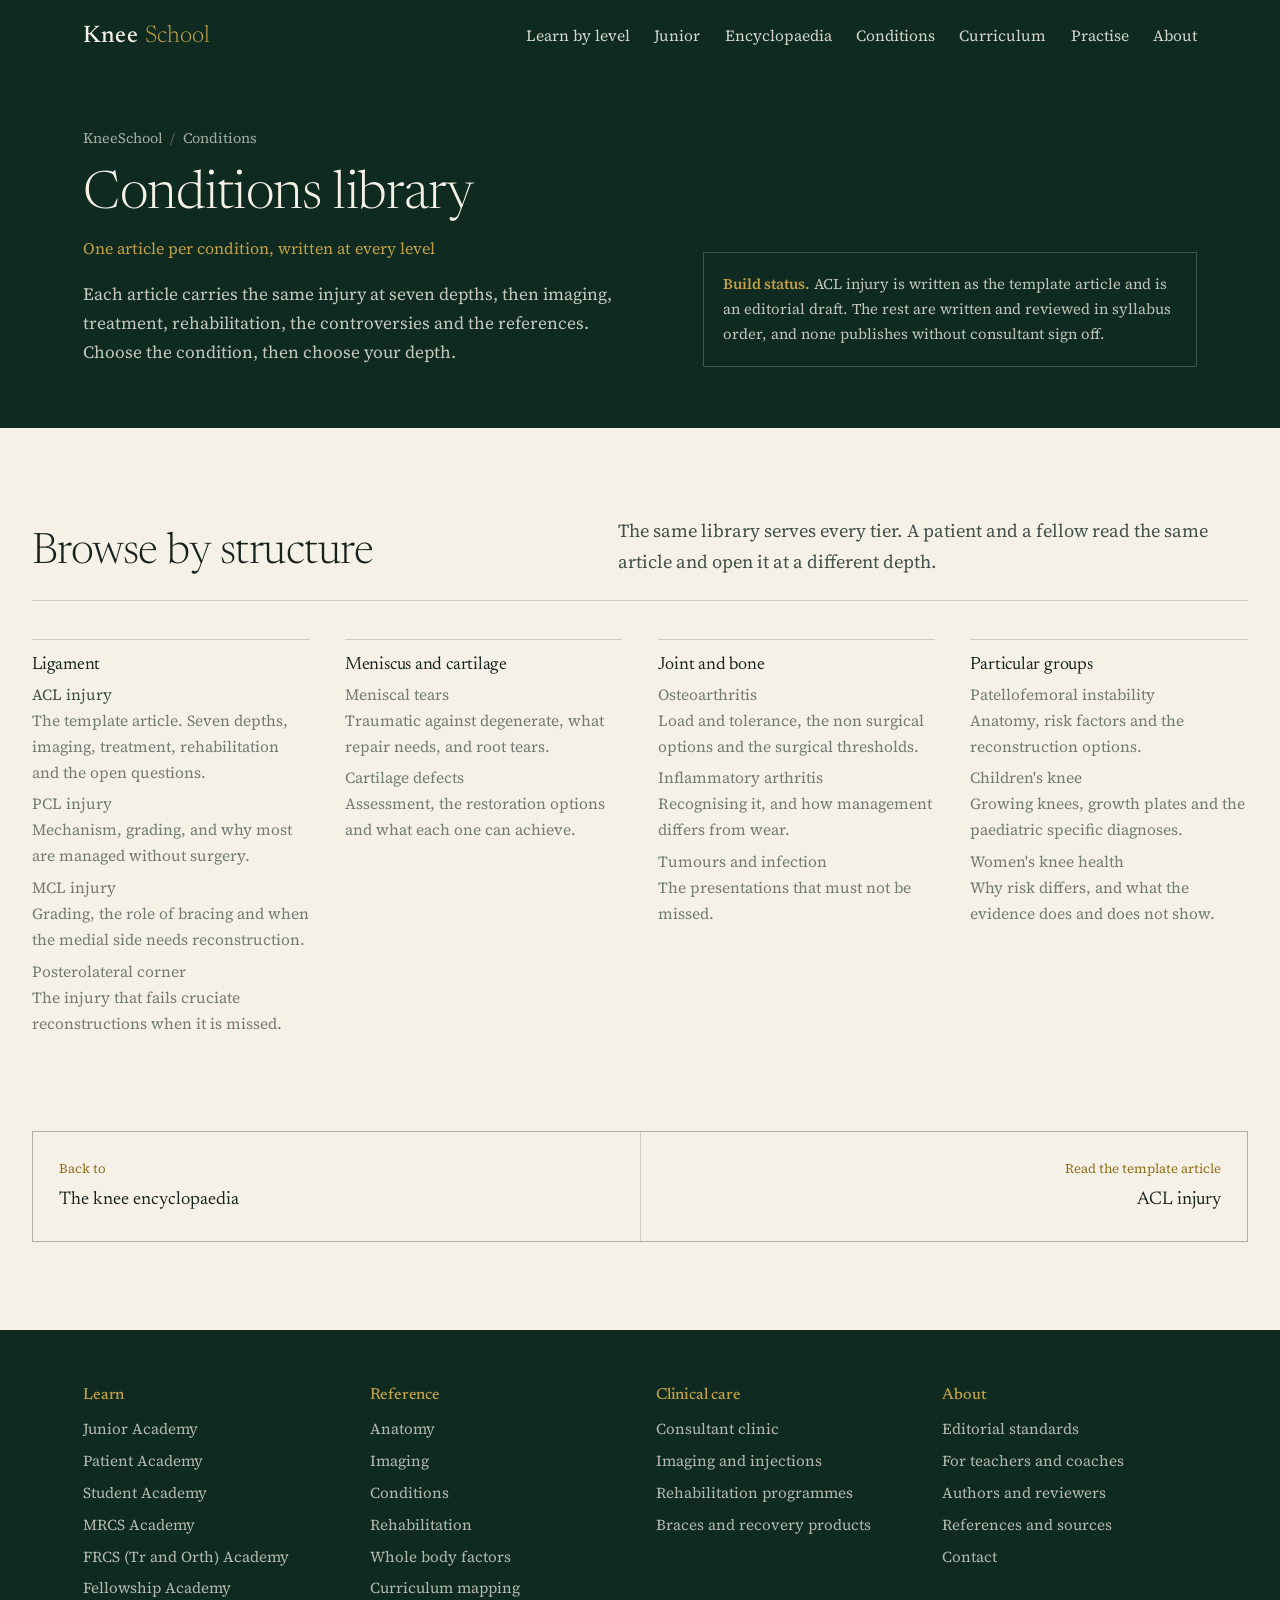
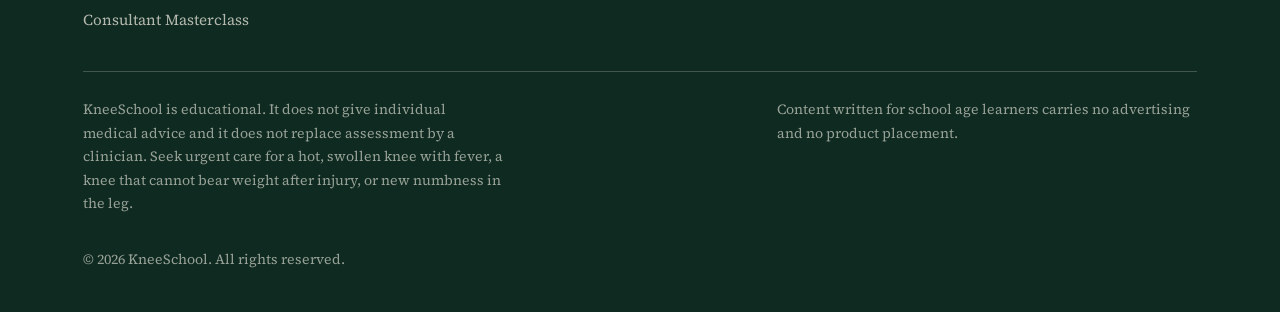
==== conditions/index.html @ 77c59d07 "Build the MVP: shared stylesheet, seven level pages, ACL article Task 1 to 3 of the handover, with t" ====
<!DOCTYPE html>
<html lang="en-GB">
<head>
<meta charset="utf-8">
<meta name="viewport" content="width=device-width, initial-scale=1, viewport-fit=cover">
<title>Conditions library | KneeSchool</title>
<meta name="description" content="Every knee condition explained at seven depths, from school age to consultant, with imaging, treatment and the open questions.">
<meta name="theme-color" content="#0E2A21">
<link rel="preconnect" href="https://fonts.googleapis.com">
<link rel="preconnect" href="https://fonts.gstatic.com" crossorigin>
<link href="https://fonts.googleapis.com/css2?family=Newsreader:ital,opsz,wght@0,6..72,300;0,6..72,400;0,6..72,500;1,6..72,300&family=Source+Serif+4:opsz,wght@8..60,300;8..60,400;8..60,600&display=swap" rel="stylesheet">
<link rel="stylesheet" href="../assets/styles.css">
</head>
<body>
<header class="site-head">
  <div class="wrap head-in">
    <a class="brand" href="../index.html"><b>Knee</b><span>School</span></a>
    <input class="nav-toggle" type="checkbox" id="navtoggle" aria-label="Show navigation">
    <label class="burger" for="navtoggle">Menu</label>
    <nav class="nav" aria-label="Main">
      <ul>
        <li><a href="../index.html#levels">Learn by level</a></li>
        <li><a href="../levels/junior.html">Junior</a></li>
        <li><a href="../index.html#encyclopaedia">Encyclopaedia</a></li>
        <li><a href="../conditions/index.html">Conditions</a></li>
        <li><a href="../index.html#curriculum">Curriculum</a></li>
        <li><a href="../index.html#tools">Practise</a></li>
        <li><a href="../index.html#about">About</a></li>
      </ul>
    </nav>
  </div>
</header>

<main id="top">

  <section class="page-hero">
    <div class="wrap">
      <p class="crumb"><a href="../index.html">KneeSchool</a><span>/</span>Conditions</p>
      <div class="hero-split">
        <div>
          <h1>Conditions library</h1>
          <p class="who">One article per condition, written at every level</p>
          <p class="lede">Each article carries the same injury at seven depths, then imaging, treatment, rehabilitation, the controversies and the references. Choose the condition, then choose your depth.</p>
        </div>
        <div>
          <div class="status">
            <b>Build status.</b> ACL injury is written as the template article and is an editorial draft. The rest are written and reviewed in syllabus order, and none publishes without consultant sign off.
          </div>
        </div>
      </div>
    </div>
  </section>

  <section class="band wrap">
    <div class="sec-head">
      <h2>Browse by structure</h2>
      <p class="lede">The same library serves every tier. A patient and a fellow read the same article and open it at a different depth.</p>
    </div>
    <div class="topics">
        <div class="topic">
          <h3>Ligament</h3>
          <ul>
            <li><a href="acl.html">ACL injury</a><br><span class="soon">The template article. Seven depths, imaging, treatment, rehabilitation and the open questions.</span></li>
            <li><span class="soon">PCL injury</span><br><span class="soon">Mechanism, grading, and why most are managed without surgery.</span></li>
            <li><span class="soon">MCL injury</span><br><span class="soon">Grading, the role of bracing and when the medial side needs reconstruction.</span></li>
            <li><span class="soon">Posterolateral corner</span><br><span class="soon">The injury that fails cruciate reconstructions when it is missed.</span></li>
          </ul>
        </div>
        <div class="topic">
          <h3>Meniscus and cartilage</h3>
          <ul>
            <li><span class="soon">Meniscal tears</span><br><span class="soon">Traumatic against degenerate, what repair needs, and root tears.</span></li>
            <li><span class="soon">Cartilage defects</span><br><span class="soon">Assessment, the restoration options and what each one can achieve.</span></li>
          </ul>
        </div>
        <div class="topic">
          <h3>Joint and bone</h3>
          <ul>
            <li><span class="soon">Osteoarthritis</span><br><span class="soon">Load and tolerance, the non surgical options and the surgical thresholds.</span></li>
            <li><span class="soon">Inflammatory arthritis</span><br><span class="soon">Recognising it, and how management differs from wear.</span></li>
            <li><span class="soon">Tumours and infection</span><br><span class="soon">The presentations that must not be missed.</span></li>
          </ul>
        </div>
        <div class="topic">
          <h3>Particular groups</h3>
          <ul>
            <li><span class="soon">Patellofemoral instability</span><br><span class="soon">Anatomy, risk factors and the reconstruction options.</span></li>
            <li><span class="soon">Children's knee</span><br><span class="soon">Growing knees, growth plates and the paediatric specific diagnoses.</span></li>
            <li><span class="soon">Women's knee health</span><br><span class="soon">Why risk differs, and what the evidence does and does not show.</span></li>
          </ul>
        </div>
    </div>
  </section>

  <section class="band wrap" style="padding-top:0">
    <div class="adjacent">
      <a href="../index.html#encyclopaedia"><span class="dir">Back to</span><span class="name">The knee encyclopaedia</span></a>
      <a class="next" href="acl.html"><span class="dir">Read the template article</span><span class="name">ACL injury</span></a>
    </div>
  </section>

</main>

<footer class="site-foot" id="about">
  <div class="wrap">
    <div class="foot-grid">
      <div>
        <h3>Learn</h3>
        <ul>
          <li><a href="../levels/junior.html">Junior Academy</a></li>
          <li><a href="../levels/patient.html">Patient Academy</a></li>
          <li><a href="../levels/student.html">Student Academy</a></li>
          <li><a href="../levels/mrcs.html">MRCS Academy</a></li>
          <li><a href="../levels/frcs.html">FRCS (Tr and Orth) Academy</a></li>
          <li><a href="../levels/fellowship.html">Fellowship Academy</a></li>
          <li><a href="../levels/consultant.html">Consultant Masterclass</a></li>
        </ul>
      </div>
      <div>
        <h3>Reference</h3>
        <ul>
          <li><a href="../index.html#encyclopaedia">Anatomy</a></li>
          <li><a href="../index.html#encyclopaedia">Imaging</a></li>
          <li><a href="../conditions/index.html">Conditions</a></li>
          <li><a href="../index.html#encyclopaedia">Rehabilitation</a></li>
          <li><a href="../index.html#whole">Whole body factors</a></li>
          <li><a href="../index.html#curriculum">Curriculum mapping</a></li>
        </ul>
      </div>
      <div>
        <h3>Clinical care</h3>
        <ul>
          <li><a href="https://www.chinmaygupte.com/">Consultant clinic</a></li>
          <li><a href="#">Imaging and injections</a></li>
          <li><a href="#">Rehabilitation programmes</a></li>
          <li><a href="#">Braces and recovery products</a></li>
        </ul>
      </div>
      <div>
        <h3>About</h3>
        <ul>
          <li><a href="../index.html#standards">Editorial standards</a></li>
          <li><a href="../levels/junior.html">For teachers and coaches</a></li>
          <li><a href="#">Authors and reviewers</a></li>
          <li><a href="#">References and sources</a></li>
          <li><a href="#">Contact</a></li>
        </ul>
      </div>
    </div>
    <div class="legal">
      <p>KneeSchool is educational. It does not give individual medical advice and it does not replace assessment by a clinician. Seek urgent care for a hot, swollen knee with fever, a knee that cannot bear weight after injury, or new numbness in the leg.</p>
      <p>Content written for school age learners carries no advertising and no product placement.</p>
      <p>&copy; 2026 KneeSchool. All rights reserved.</p>
    </div>
  </div>
</footer>

</body>
</html>
---- assets/styles.css ----
/* ---------- tokens ---------- */
:root{
  --green-900:#0E2A21;
  --green-800:#123428;
  --green-700:#174336;
  --green-500:#2E6B56;
  --ivory:#F5F1E6;
  --ivory-2:#EAE3D2;
  --ink:#16221D;
  --ink-soft:#41504A;
  --gold:#C3A046;
  --gold-dark:#8F701F;
  --rule:rgba(22,34,29,.18);
  --rule-dark:rgba(245,241,230,.22);
  --display:"Newsreader","Iowan Old Style","Palatino Linotype",Palatino,Georgia,"Times New Roman",serif;
  --body:"Source Serif 4","Iowan Old Style",Georgia,"Times New Roman",serif;
  --measure:66ch;
  --pad:clamp(1.15rem,4vw,3.25rem);
}

*,*::before,*::after{box-sizing:border-box}
html{-webkit-text-size-adjust:100%;text-size-adjust:100%;scroll-behavior:smooth}
@media (prefers-reduced-motion:reduce){html{scroll-behavior:auto}*{transition:none!important;animation:none!important}}
body{
  margin:0;
  background:var(--ivory);
  color:var(--ink);
  font-family:var(--body);
  font-size:clamp(1.02rem,.96rem + .35vw,1.15rem);
  line-height:1.68;
  font-weight:400;
  -webkit-font-smoothing:antialiased;
  text-rendering:optimizeLegibility;
}
img{max-width:100%;display:block}
a{color:inherit}
h1,h2,h3,h4{font-family:var(--display);font-weight:400;line-height:1.14;letter-spacing:-.012em;margin:0}
p{margin:0 0 1rem}
p:last-child{margin-bottom:0}
:focus-visible{outline:2px solid var(--gold);outline-offset:3px;border-radius:2px}

section[id],footer[id],div[id]{scroll-margin-top:1.5rem}
h1,h2,h3,p,li,a{overflow-wrap:break-word}
.wrap{max-width:76rem;margin:0 auto;padding-left:var(--pad);padding-right:var(--pad)}
.band{padding:clamp(3rem,7vw,5.5rem) 0}
.dark{background:var(--green-900);color:var(--ivory)}
.dark h2,.dark h3{color:var(--ivory)}
.lede{max-width:var(--measure);color:var(--ink-soft)}
.dark .lede{color:rgba(245,241,230,.78)}

/* ---------- header ---------- */
.site-head{background:var(--green-900);color:var(--ivory);position:relative;z-index:20}
.head-in{display:flex;align-items:center;gap:1.5rem;min-height:4.5rem;flex-wrap:wrap}
.brand{font-family:var(--display);font-size:1.5rem;letter-spacing:.005em;text-decoration:none;margin-right:auto;display:flex;align-items:baseline;gap:.45rem}
.brand b{font-weight:500}
.brand span{color:var(--gold);font-weight:300}
.nav ul{display:flex;gap:clamp(.9rem,1.9vw,1.7rem);list-style:none;margin:0;padding:0}
.nav a{text-decoration:none;font-size:.97rem;color:rgba(245,241,230,.86);padding:.4rem 0;border-bottom:1px solid transparent}
.nav a:hover{color:var(--ivory);border-bottom-color:var(--gold)}
.nav-toggle{position:absolute;opacity:0;width:1px;height:1px}
.burger{display:none;font-family:var(--body);font-size:.95rem;color:var(--ivory);border:1px solid var(--rule-dark);padding:.4rem .8rem;cursor:pointer;background:none}
@media (max-width:860px){
  .burger{display:inline-block;margin-left:auto}
  .brand{margin-right:0}
  .nav{flex-basis:100%;display:none;padding-bottom:1rem}
  .nav ul{flex-direction:column;gap:0}
  .nav li{border-top:1px solid var(--rule-dark)}
  .nav a{display:block;padding:.75rem 0;font-size:1.05rem}
  .nav-toggle:checked ~ .nav{display:block}
  .nav-toggle:focus-visible ~ .burger{outline:2px solid var(--gold);outline-offset:3px}
}

/* ---------- hero ---------- */
.hero{background:var(--green-900);color:var(--ivory);padding:clamp(2.75rem,6vw,5rem) 0 clamp(3rem,6vw,5.5rem)}
.hero-grid{display:grid;grid-template-columns:minmax(0,1.05fr) minmax(0,1fr);gap:clamp(2rem,4.5vw,4rem);align-items:start}
@media (max-width:900px){.hero-grid{grid-template-columns:1fr}}
.hero h1{font-size:clamp(2.5rem,6.2vw,4.3rem);font-weight:300;line-height:1.05}
.hero h1 em{font-style:italic;font-weight:300}
.hero p{max-width:34ch;color:rgba(245,241,230,.8);margin-top:1.4rem;font-size:1.1rem}
.actions{display:flex;flex-wrap:wrap;gap:.85rem;margin-top:2rem}
.btn{display:inline-block;text-decoration:none;font-family:var(--body);font-size:1rem;padding:.78rem 1.5rem;border:1px solid var(--gold);color:var(--green-900);background:var(--gold)}
.btn:hover{background:#D2B360;border-color:#D2B360}
.btn.ghost{background:transparent;color:var(--ivory)}
.btn.ghost:hover{background:rgba(195,160,70,.14)}

/* ---------- depth dial ---------- */
.dial{border:1px solid var(--rule-dark);padding:clamp(1.2rem,2.6vw,1.9rem);background:var(--green-800);position:relative}
.dial-head{display:flex;justify-content:space-between;align-items:baseline;gap:1rem;border-bottom:1px solid var(--rule-dark);padding-bottom:.8rem;margin-bottom:1.1rem}
.dial-head h2{font-size:1.4rem}
.dial-head small{font-size:.85rem;color:var(--gold);font-family:var(--body)}
.dial input{position:absolute;opacity:0;width:1px;height:1px;pointer-events:none}
.dial-tabs{display:grid;grid-template-columns:repeat(7,1fr);gap:.25rem;margin-bottom:1.2rem}
.dial-tabs label{
  display:block;text-align:center;cursor:pointer;font-size:clamp(.72rem,1.05vw,.82rem);line-height:1.2;
  padding:.55rem .15rem;border-top:2px solid rgba(245,241,230,.25);color:rgba(245,241,230,.62);
}
.dial-tabs label:hover{color:var(--ivory)}
.dial-panel{display:none}
.dial-panel h3{font-size:1.15rem;color:var(--gold);margin-bottom:.5rem;font-weight:500}
.dial-panel p{color:rgba(245,241,230,.88);font-size:1.02rem;margin:0;max-width:62ch}
/* .hero p caps the hero sub copy at 34ch. The dial sits inside .hero, so the cap
   would otherwise inherit into the panels and leave them half filled once the
   hero stacks to one column. */
#d0:checked ~ .dial-tabs label[for=d0],
#d1:checked ~ .dial-tabs label[for=d1],
#d2:checked ~ .dial-tabs label[for=d2],
#d3:checked ~ .dial-tabs label[for=d3],
#d4:checked ~ .dial-tabs label[for=d4],
#d5:checked ~ .dial-tabs label[for=d5],
#d6:checked ~ .dial-tabs label[for=d6]{color:var(--ivory);border-top-color:var(--gold)}
#d0:checked ~ .dial-body .p0,
#d1:checked ~ .dial-body .p1,
#d2:checked ~ .dial-body .p2,
#d3:checked ~ .dial-body .p3,
#d4:checked ~ .dial-body .p4,
#d5:checked ~ .dial-body .p5,
#d6:checked ~ .dial-body .p6{display:block}
#d0:focus-visible ~ .dial-tabs label[for=d0],
#d1:focus-visible ~ .dial-tabs label[for=d1],
#d2:focus-visible ~ .dial-tabs label[for=d2],
#d3:focus-visible ~ .dial-tabs label[for=d3],
#d4:focus-visible ~ .dial-tabs label[for=d4],
#d5:focus-visible ~ .dial-tabs label[for=d5],
#d6:focus-visible ~ .dial-tabs label[for=d6]{outline:2px solid var(--gold);outline-offset:2px}
.dial-body{min-height:12.5rem}
@media (max-width:560px){
  .dial-tabs{grid-template-columns:repeat(4,1fr);gap:.35rem}
  .dial-body{min-height:15.5rem}
}

/* ---------- section heading ---------- */
.sec-head{display:grid;grid-template-columns:minmax(0,1fr) minmax(0,1.15fr);gap:clamp(1rem,3vw,3rem);align-items:end;border-bottom:1px solid var(--rule);padding-bottom:1.4rem;margin-bottom:2.4rem}
.dark .sec-head{border-bottom-color:var(--rule-dark)}
.sec-head h2{font-size:clamp(1.85rem,3.6vw,2.7rem);font-weight:300}
@media (max-width:760px){.sec-head{grid-template-columns:1fr;align-items:start;gap:1rem}}

/* ---------- spiral steps ---------- */
.steps{display:grid;grid-template-columns:repeat(3,1fr);gap:clamp(1.4rem,3vw,2.6rem);counter-reset:s}
@media (max-width:760px){.steps{grid-template-columns:1fr}}
.step{border-top:1px solid var(--rule);padding-top:1rem}
.step h3{font-size:1.25rem;margin-bottom:.5rem}
.step h3::before{counter-increment:s;content:counter(s) ". ";color:var(--gold-dark)}
.step p{color:var(--ink-soft);font-size:1rem}

/* ---------- levels ladder ---------- */
.level{display:grid;grid-template-columns:12rem minmax(0,1fr) 9rem;gap:clamp(1rem,3vw,2.5rem);align-items:start;padding:1.6rem 0;border-top:1px solid var(--rule)}
.level:last-child{border-bottom:1px solid var(--rule)}
.level h3{font-size:1.3rem}
.level .who{color:var(--gold-dark);font-size:.92rem;margin-top:.3rem}
.level p{color:var(--ink-soft);font-size:1rem;margin:0}
.level a{font-size:.95rem;text-decoration:none;border-bottom:1px solid var(--gold);padding-bottom:2px;white-space:nowrap}
.level a:hover{color:var(--gold-dark)}
.depth{display:flex;gap:3px;margin-top:.85rem}
.depth i{display:block;height:6px;flex:1;background:var(--ivory-2)}
.depth i.on{background:var(--green-500)}
@media (max-width:820px){
  .level{grid-template-columns:1fr;gap:.7rem}
  .level .go{margin-top:.4rem}
}

.dark .level{border-top-color:var(--rule-dark)}
.dark .level:last-child{border-bottom-color:var(--rule-dark)}
.dark .level p{color:rgba(245,241,230,.76)}
.dark .level .who{color:var(--gold)}
.dark .level a{color:var(--ivory)}
.dark .level a:hover{color:var(--gold)}
.dark .depth i{background:rgba(245,241,230,.16)}
.dark .depth i.on{background:var(--gold)}

/* ---------- encyclopaedia columns ---------- */
#encyclopaedia{background:var(--green-800)}
.col-list{columns:4 12rem;column-gap:clamp(1.4rem,3vw,2.5rem);list-style:none;margin:0;padding:0}
.col-list li{margin:0 0 .45rem;break-inside:avoid}
.col-list a{text-decoration:none;color:rgba(245,241,230,.82);font-size:1rem}
.col-list a:hover{color:var(--ivory);text-decoration:underline;text-underline-offset:3px}
.sub-head{font-size:1.05rem;color:var(--gold);font-weight:500;padding-bottom:.6rem;border-bottom:1px solid var(--rule-dark);margin:0 0 .9rem}
.cols{display:grid;grid-template-columns:repeat(auto-fit,minmax(13.5rem,1fr));gap:clamp(1.4rem,3vw,2.5rem)}
.col h3{font-size:1.05rem;color:var(--gold);padding-bottom:.6rem;border-bottom:1px solid var(--rule-dark);margin-bottom:.7rem;font-weight:500}
.col ul{list-style:none;margin:0;padding:0}
.col li{margin:0 0 .45rem}
.col a{text-decoration:none;color:rgba(245,241,230,.82);font-size:1rem}
.col a:hover{color:var(--ivory);text-decoration:underline;text-underline-offset:3px}

/* ---------- holistic ---------- */
.holistic{display:grid;grid-template-columns:minmax(0,1fr) minmax(0,1.25fr);gap:clamp(1.6rem,4vw,3.5rem);align-items:start}
@media (max-width:820px){.holistic{grid-template-columns:1fr}}
.factors{list-style:none;margin:0;padding:0;display:grid;grid-template-columns:repeat(2,1fr);gap:1.3rem}
@media (max-width:620px){.factors{grid-template-columns:1fr}}
.factors h3{font-size:1.05rem;margin-bottom:.3rem}
.factors p{font-size:.98rem;color:var(--ink-soft);margin:0}
.factors li{border-left:2px solid var(--gold);padding-left:.9rem}

/* ---------- tools ---------- */
.tools{display:grid;grid-template-columns:repeat(auto-fit,minmax(15rem,1fr));gap:1px;background:var(--rule);border:1px solid var(--rule)}
.tool{background:var(--ivory);padding:clamp(1.2rem,2.6vw,1.8rem)}
.tool h3{font-size:1.2rem;margin-bottom:.45rem}
.tool p{font-size:.98rem;color:var(--ink-soft);margin-bottom:.8rem}
.tool a{font-size:.95rem;text-decoration:none;border-bottom:1px solid var(--gold);padding-bottom:2px}

/* ---------- chapter grid ---------- */
.chapters{display:grid;grid-template-columns:repeat(auto-fit,minmax(15.5rem,1fr));gap:clamp(1.3rem,3vw,2.2rem)}
.chapter{border-top:1px solid var(--rule);padding-top:.9rem}
.chapter .num{display:block;font-size:.84rem;color:var(--gold-dark);margin-bottom:.2rem}
.chapter h3{font-size:1.14rem;margin-bottom:.4rem}
.chapter p{font-size:.98rem;color:var(--ink-soft);margin:0}
.dark .chapter{border-top-color:var(--rule-dark)}
.dark .chapter .num{color:var(--gold)}
.dark .chapter p{color:rgba(245,241,230,.78)}

/* ---------- rules panel ---------- */
.rules{border-left:2px solid var(--gold);padding-left:1.1rem;max-width:var(--measure)}
.rules ul{list-style:none;margin:0;padding:0}
.rules li{margin:0 0 .85rem;font-size:.98rem;color:var(--ink-soft)}
.rules li:last-child{margin-bottom:0}
.rules b{font-family:var(--body);font-weight:600;color:var(--ink)}
.dark .rules li{color:rgba(245,241,230,.78)}
.dark .rules b{color:var(--ivory)}

/* ---------- note panel ---------- */
.note{border:1px solid var(--rule);padding:clamp(1rem,2.4vw,1.4rem);max-width:var(--measure);font-size:.97rem;color:var(--ink-soft)}
.note p{margin-bottom:.7rem}
.dark .note{border-color:var(--rule-dark);color:rgba(245,241,230,.78)}

/* ---------- mapping tables ---------- */
.table-scroll{overflow-x:auto}
.map-title{font-size:1.2rem;font-weight:400;margin:0 0 .9rem}
.map{width:100%;border-collapse:collapse;font-size:.97rem;min-width:44rem}
.map th{text-align:left;font-family:var(--body);font-weight:600;font-size:.86rem;color:var(--gold-dark);
  border-bottom:1px solid var(--rule);padding:0 1.2rem .55rem 0;vertical-align:bottom}
.map td{padding:.8rem 1.2rem .8rem 0;border-bottom:1px solid var(--rule);color:var(--ink-soft);vertical-align:top}
.map td:first-child{color:var(--ink);width:22%}
.map tr:last-child td{border-bottom:0}
.dark .map th{color:var(--gold);border-bottom-color:var(--rule-dark)}
.dark .map td{color:rgba(245,241,230,.76);border-bottom-color:var(--rule-dark)}
.dark .map td:first-child{color:var(--ivory)}
.vh{position:absolute;width:1px;height:1px;padding:0;margin:-1px;overflow:hidden;clip-path:inset(50%);white-space:nowrap;border:0}
@media (max-width:760px){
  .map{min-width:0}
  .map thead{position:absolute;width:1px;height:1px;overflow:hidden;clip-path:inset(50%);white-space:nowrap}
  .map tr{display:block;border-bottom:1px solid var(--rule);padding:1.1rem 0}
  .map tr:last-child{border-bottom:0}
  .map td{display:block;width:auto;border:0;padding:0 0 .6rem}
  .map td:first-child{width:auto}
  .map td:last-child{padding-bottom:0}
  .map td::before{content:attr(data-label);display:block;font-size:.8rem;color:var(--gold-dark)}
  .dark .map tr{border-bottom-color:var(--rule-dark)}
  .dark .map td::before{color:var(--gold)}
}

/* ---------- four step pipeline ---------- */
.steps.four{grid-template-columns:repeat(4,1fr)}
@media (max-width:900px){.steps.four{grid-template-columns:repeat(2,1fr)}}
@media (max-width:620px){.steps.four{grid-template-columns:1fr}}
.dark .step{border-top-color:var(--rule-dark)}
.dark .step p{color:rgba(245,241,230,.78)}
.dark .step h3::before{color:var(--gold)}
#standards{background:var(--green-800)}
.split{display:grid;grid-template-columns:minmax(0,1fr) minmax(0,1fr);gap:clamp(1.6rem,4vw,3.5rem);align-items:start}
@media (max-width:820px){.split{grid-template-columns:1fr}}
.stack{margin-top:clamp(2.4rem,5vw,3.4rem)}

/* ---------- CTA ---------- */
.cta{background:var(--green-700);color:var(--ivory);padding:clamp(2.5rem,5vw,4rem) 0}
.cta-in{display:grid;grid-template-columns:minmax(0,1.2fr) minmax(0,1fr);gap:clamp(1.5rem,4vw,3rem);align-items:center}
@media (max-width:760px){.cta-in{grid-template-columns:1fr}}
.cta h2{font-size:clamp(1.7rem,3.4vw,2.4rem);font-weight:300}
.cta p{color:rgba(245,241,230,.82);margin-top:.8rem;max-width:48ch}

/* ---------- footer ---------- */
.site-foot{background:var(--green-900);color:rgba(245,241,230,.72);padding:clamp(2.5rem,5vw,3.5rem) 0 2.5rem;font-size:.95rem}
.foot-grid{display:grid;grid-template-columns:repeat(auto-fit,minmax(12rem,1fr));gap:2rem;padding-bottom:2rem;border-bottom:1px solid var(--rule-dark)}
.foot-grid h3{font-size:1rem;color:var(--gold);margin-bottom:.7rem;font-weight:500}
.foot-grid ul{list-style:none;margin:0;padding:0}
.foot-grid li{margin-bottom:.4rem}
.foot-grid a{text-decoration:none}
.foot-grid a:hover{color:var(--ivory);text-decoration:underline;text-underline-offset:3px}
.legal{padding-top:1.6rem;display:flex;flex-wrap:wrap;gap:1rem 2rem;justify-content:space-between;font-size:.88rem;color:rgba(245,241,230,.6)}
.legal p{max-width:60ch}

/* ================================================================
   page types added for the multi page build
   ================================================================ */

/* ---------- breadcrumb ---------- */
.crumb{font-size:.9rem;color:rgba(245,241,230,.66);margin:0 0 1.1rem}
.crumb a{text-decoration:none;border-bottom:1px solid transparent}
.crumb a:hover{color:var(--ivory);border-bottom-color:var(--gold)}
.crumb span{padding:0 .45rem;opacity:.5}

/* ---------- page hero ---------- */
.page-hero{background:var(--green-900);color:var(--ivory);padding:clamp(2rem,5vw,3.4rem) 0 clamp(2.4rem,5vw,3.8rem)}
.page-hero h1{font-size:clamp(2.1rem,4.6vw,3.3rem);font-weight:300;line-height:1.06}
.page-hero .who{color:var(--gold);font-size:1rem;margin:.7rem 0 0}
.page-hero .lede{color:rgba(245,241,230,.8);margin-top:1.1rem;font-size:1.08rem}
.page-hero .depth{max-width:26rem;margin-top:1.5rem}
.page-hero .depth i{background:rgba(245,241,230,.16)}
.page-hero .depth i.on{background:var(--gold)}
.hero-split{display:grid;grid-template-columns:minmax(0,1.15fr) minmax(0,1fr);gap:clamp(1.6rem,4vw,3.5rem);align-items:end}
@media (max-width:820px){.hero-split{grid-template-columns:1fr;align-items:start;gap:1.6rem}}
.rung{font-size:.85rem;color:rgba(245,241,230,.6);margin:.6rem 0 0}

/* ---------- what you will cover ---------- */
.cover{list-style:none;margin:0;padding:0;columns:2 15rem;column-gap:clamp(1.4rem,3vw,2.5rem)}
.cover li{margin:0 0 .6rem;padding-left:1.1rem;position:relative;break-inside:avoid;color:var(--ink-soft);font-size:1rem}
.cover li::before{content:"";position:absolute;left:0;top:.62em;width:.45rem;height:1px;background:var(--gold-dark)}
.dark .cover li{color:rgba(245,241,230,.78)}
.dark .cover li::before{background:var(--gold)}

/* ---------- start here card ---------- */
.start{display:grid;grid-template-columns:minmax(0,1fr) minmax(0,1fr);gap:1px;background:var(--rule);border:1px solid var(--rule)}
@media (max-width:760px){.start{grid-template-columns:1fr}}
.start > div{background:var(--ivory);padding:clamp(1.2rem,2.8vw,1.9rem)}
.start h3{font-size:1.2rem;margin-bottom:.45rem}
.start .kicker{font-size:.82rem;color:var(--gold-dark);margin:0 0 .5rem}
.start p{font-size:.99rem;color:var(--ink-soft);margin-bottom:.9rem}
.start a{font-size:.95rem;text-decoration:none;border-bottom:1px solid var(--gold);padding-bottom:2px}
.start a:hover{color:var(--gold-dark)}

/* ---------- topic grid ---------- */
.topics{display:grid;grid-template-columns:repeat(auto-fit,minmax(15rem,1fr));gap:clamp(1.3rem,3vw,2.2rem)}
.topic{border-top:1px solid var(--rule);padding-top:.9rem}
.topic .num{display:block;font-size:.84rem;color:var(--gold-dark);margin-bottom:.2rem}
.topic h3{font-size:1.12rem;margin-bottom:.4rem}
.topic ul{list-style:none;margin:0;padding:0}
.topic li{margin:0 0 .35rem;font-size:.97rem}
.topic a{text-decoration:none;color:var(--ink-soft);border-bottom:1px solid transparent}
.topic a:hover{color:var(--ink);border-bottom-color:var(--gold)}
.topic .soon{color:var(--ink-soft);opacity:.72}
.dark .topic{border-top-color:var(--rule-dark)}
.dark .topic .num{color:var(--gold)}
.dark .topic a{color:rgba(245,241,230,.78)}
.dark .topic a:hover{color:var(--ivory)}
.dark .topic .soon{color:rgba(245,241,230,.6)}

/* ---------- adjacent levels ---------- */
.adjacent{display:grid;grid-template-columns:1fr 1fr;gap:1px;background:var(--rule);border:1px solid var(--rule)}
@media (max-width:620px){.adjacent{grid-template-columns:1fr}}
.adjacent a,.adjacent div{background:var(--ivory);padding:clamp(1.1rem,2.6vw,1.6rem);text-decoration:none;display:block}
.adjacent a:hover{background:#EFEADC}
.adjacent .dir{display:block;font-size:.82rem;color:var(--gold-dark);margin-bottom:.35rem}
.adjacent .name{font-family:var(--display);font-size:1.15rem;display:block}
.adjacent .none{color:var(--ink-soft);opacity:.6}
.adjacent .next{text-align:right}

/* ---------- article ---------- */
.prose{max-width:var(--measure)}
.prose h3{font-size:1.3rem;margin:0 0 .7rem}
.prose h4{font-size:1.05rem;margin:1.6rem 0 .4rem;color:var(--gold-dark);font-weight:500}
.prose p{color:var(--ink-soft)}
.prose ul{margin:0 0 1rem;padding-left:1.15rem}
.prose li{margin-bottom:.45rem;color:var(--ink-soft)}
.dark .prose p,.dark .prose li{color:rgba(245,241,230,.8)}
.dark .prose h4{color:var(--gold)}
.two-col{display:grid;grid-template-columns:repeat(auto-fit,minmax(18rem,1fr));gap:clamp(1.6rem,4vw,3rem);align-items:start}

/* ---------- status note ---------- */
.status{border:1px solid var(--rule-dark);padding:clamp(.9rem,2.2vw,1.2rem);font-size:.93rem;
  color:rgba(245,241,230,.78);max-width:var(--measure);margin-top:1.6rem}
.status b{font-family:var(--body);font-weight:600;color:var(--gold)}
.status-light{border-color:var(--rule);color:var(--ink-soft)}
.status-light b{color:var(--gold-dark)}

/* ---------- key learning points ---------- */
.klp{border-left:2px solid var(--gold);padding-left:1.2rem;max-width:var(--measure)}
.klp ul{list-style:none;margin:0;padding:0}
.klp li{margin:0 0 .7rem;color:var(--ink-soft);font-size:1rem}
.klp li:last-child{margin-bottom:0}
.dark .klp li{color:rgba(245,241,230,.8)}

/* ---------- references ---------- */
.refs{max-width:var(--measure);font-size:.95rem}
.refs ol{margin:0;padding-left:1.4rem}
.refs li{margin-bottom:.6rem;color:var(--ink-soft)}
.dark .refs li{color:rgba(245,241,230,.76)}

/* ---------- article dial sits on ivory ---------- */
.dial-on-light{background:var(--green-900);border-color:transparent}
.dial-on-light .dial-panel p{font-size:1.04rem}
.dial-on-light .dial-body{min-height:15rem}
@media (max-width:560px){.dial-on-light .dial-body{min-height:20rem}}

/* ---------- safety notice ---------- */
.safety{border-top:1px solid var(--rule);padding-top:1.4rem;margin-top:clamp(2.4rem,5vw,3.4rem);
  font-size:.93rem;color:var(--ink-soft);max-width:66ch}
.safety b{font-family:var(--body);font-weight:600;color:var(--ink)}
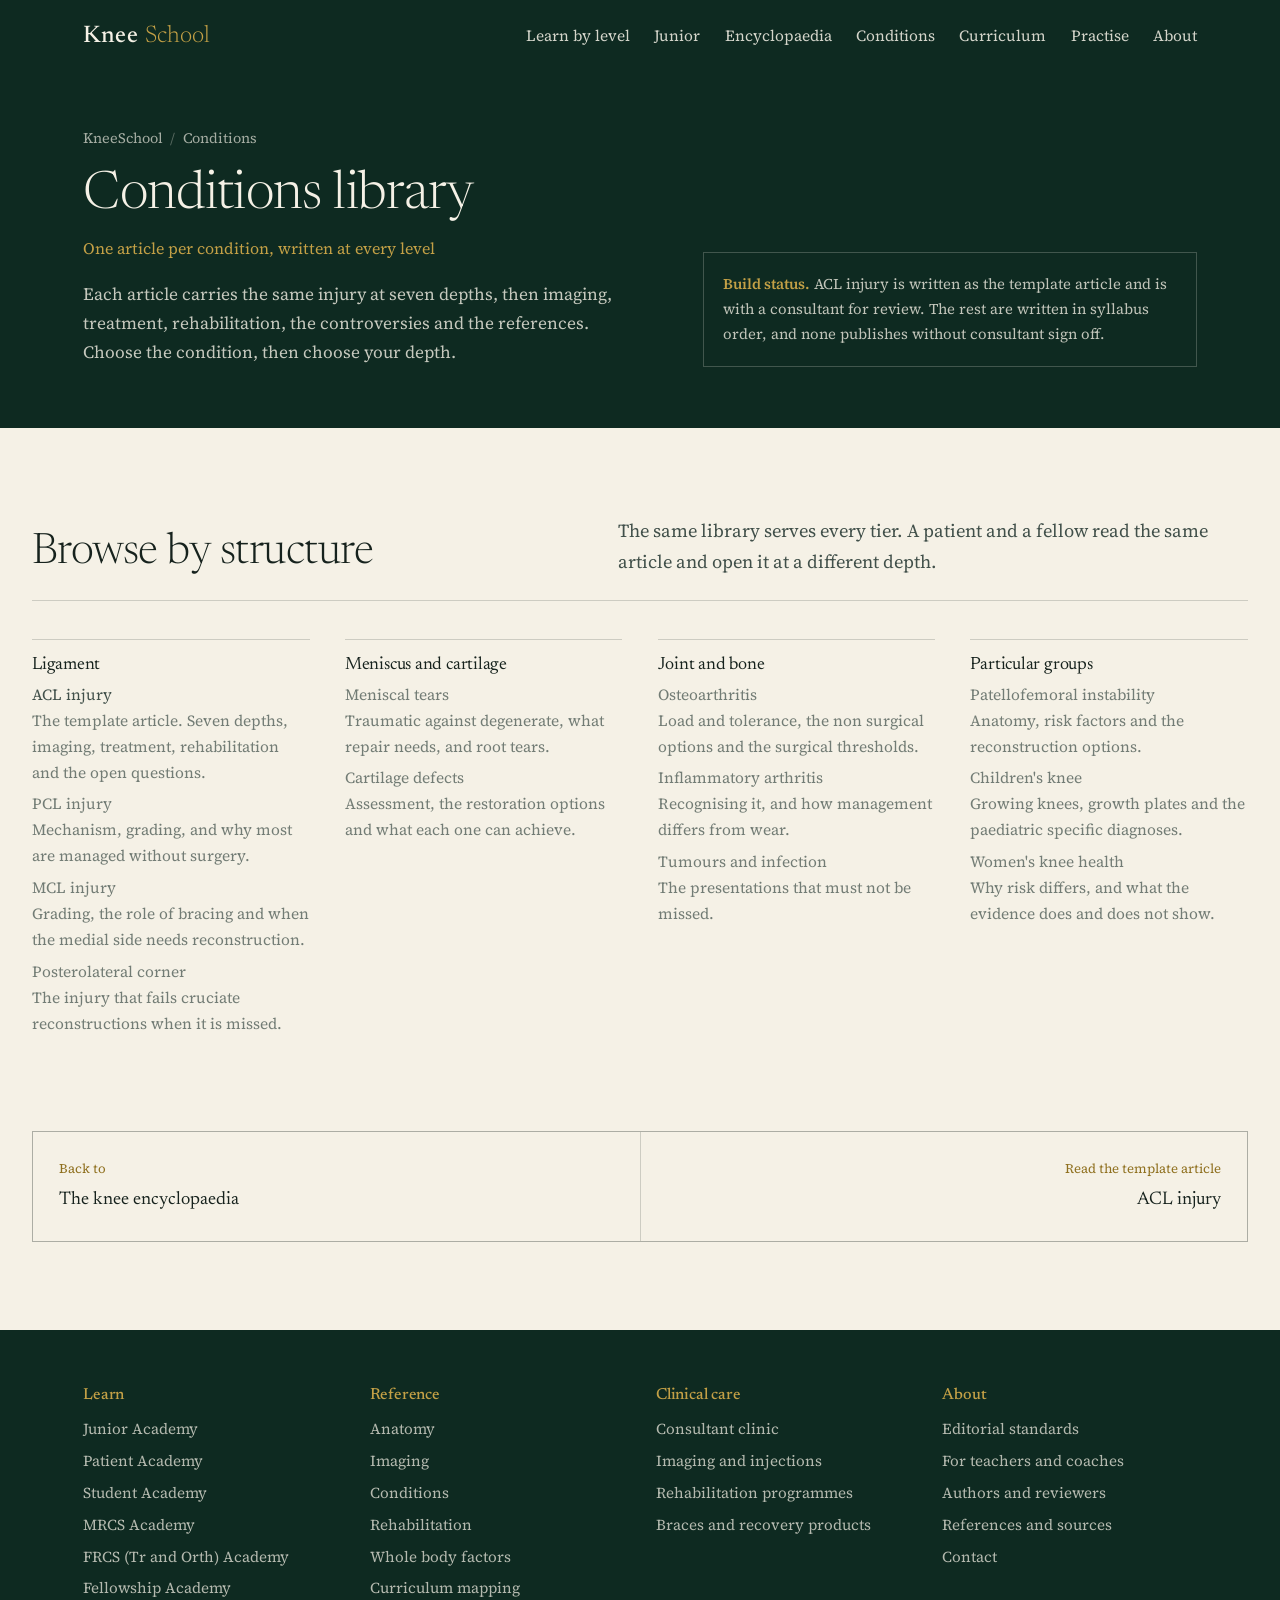
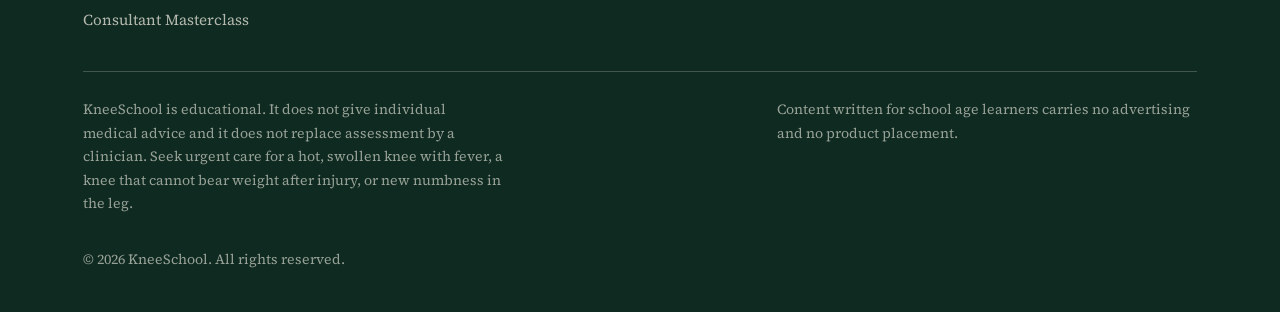
==== commit 72bb33f0: "Send the ACL article for consultant review, restore the source chapter title - conditions/acl.html a" ====
--- a/conditions/index.html
+++ b/conditions/index.html
@@ -44,7 +44,7 @@
         </div>
         <div>
           <div class="status">
-            <b>Build status.</b> ACL injury is written as the template article and is an editorial draft. The rest are written and reviewed in syllabus order, and none publishes without consultant sign off.
+            <b>Build status.</b> ACL injury is written as the template article and is with a consultant for review. The rest are written in syllabus order, and none publishes without consultant sign off.
           </div>
         </div>
       </div>
